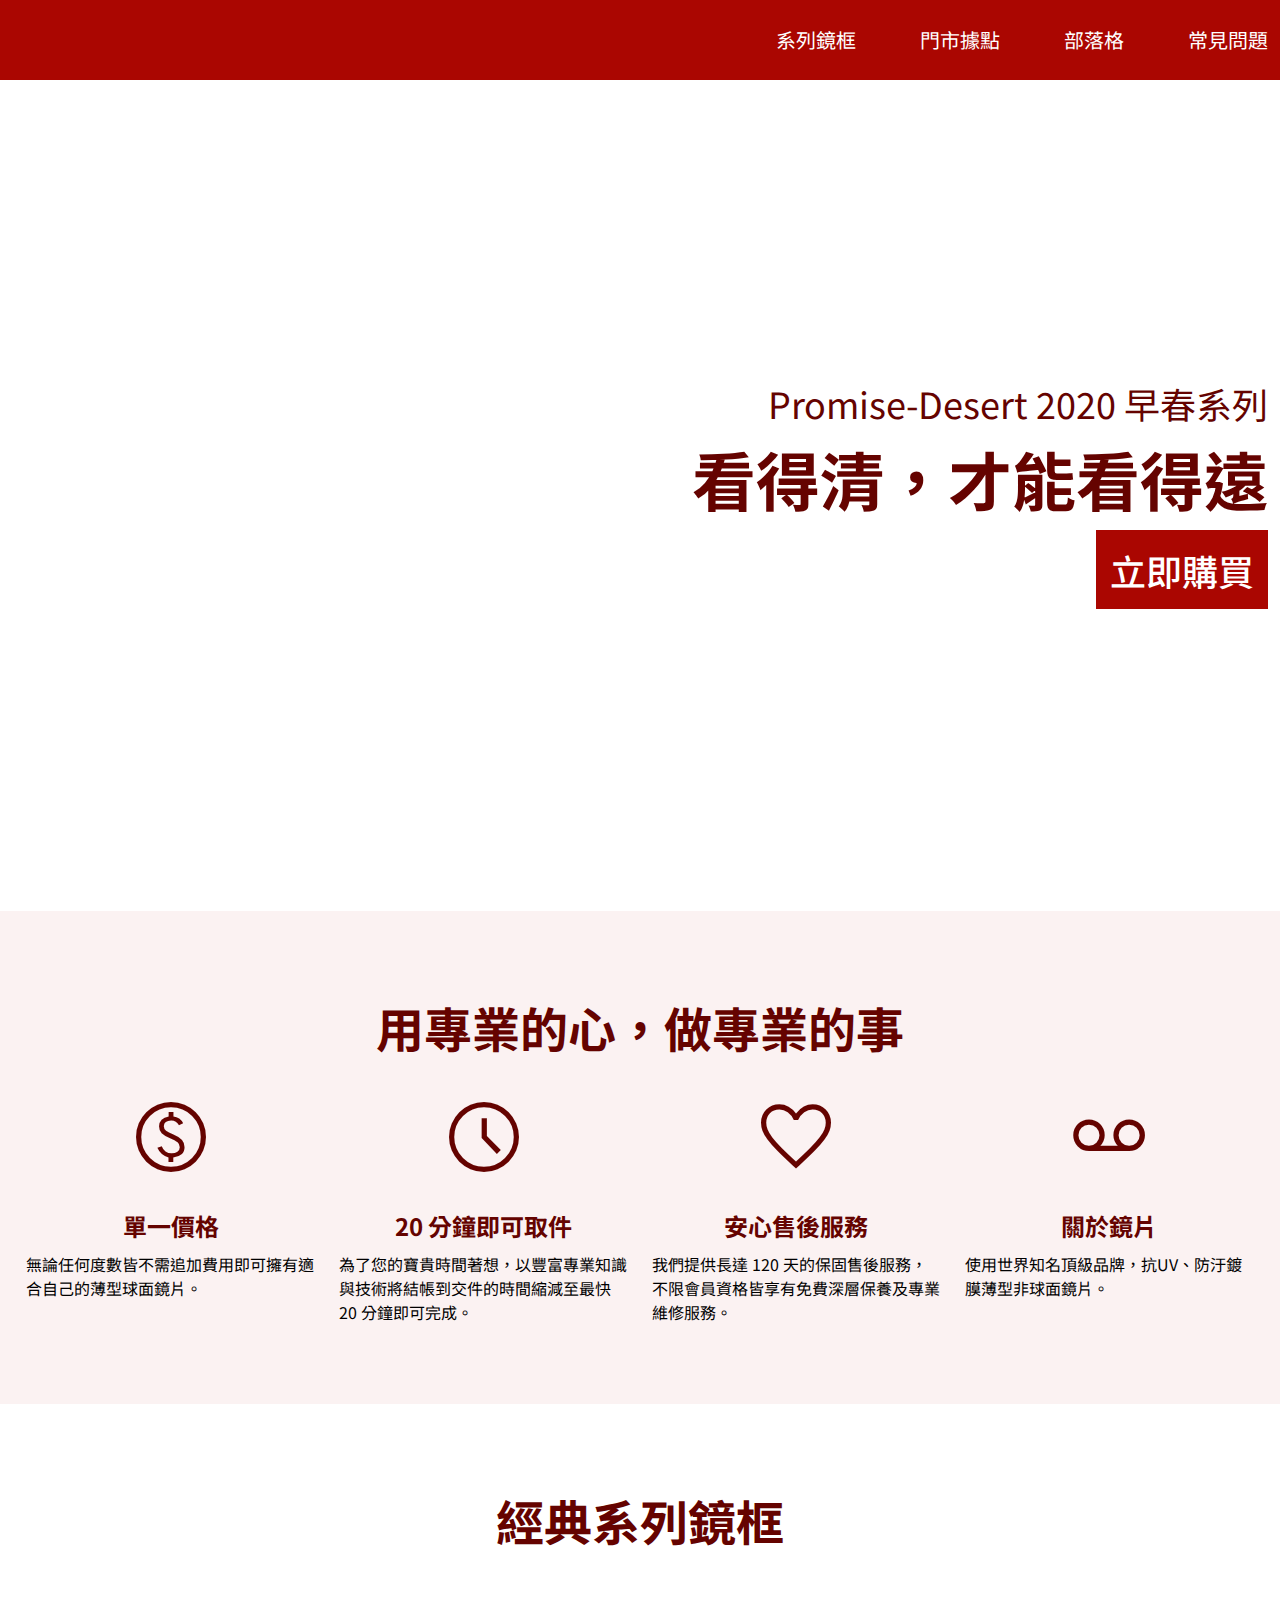
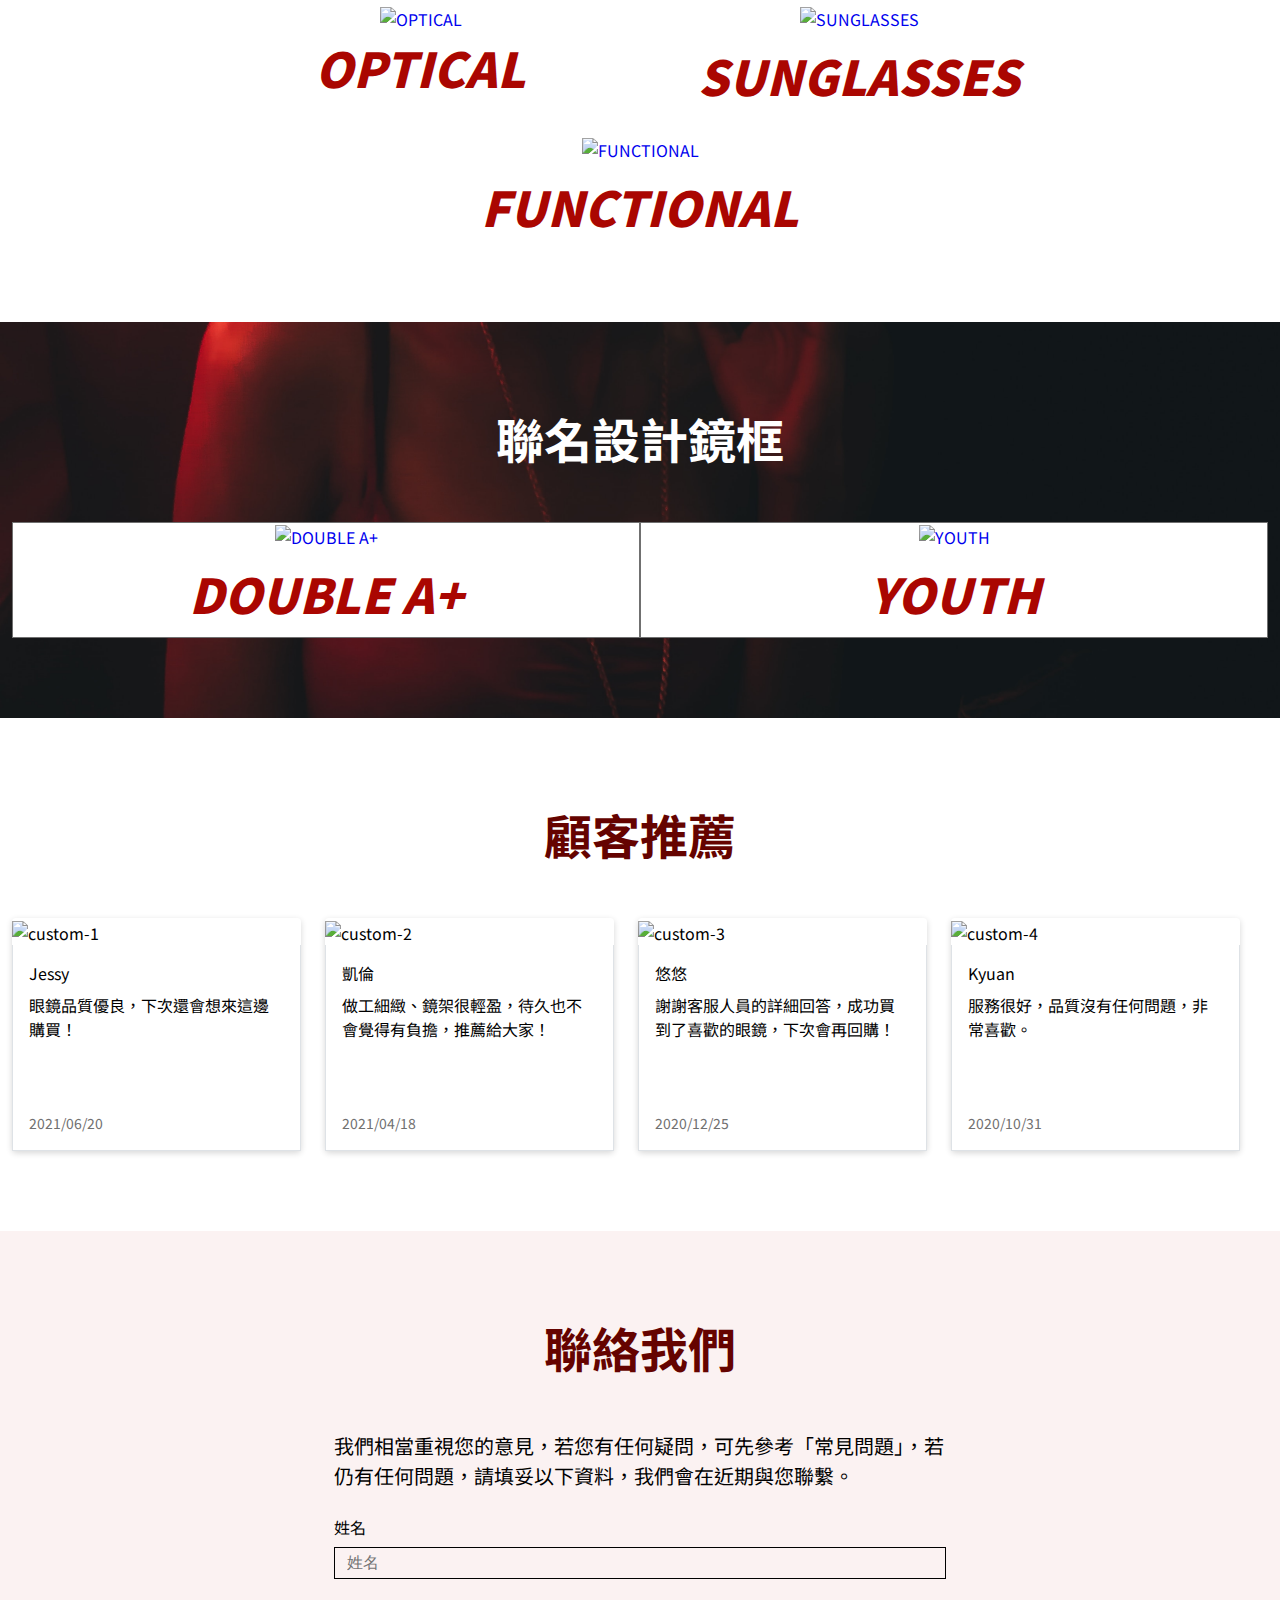
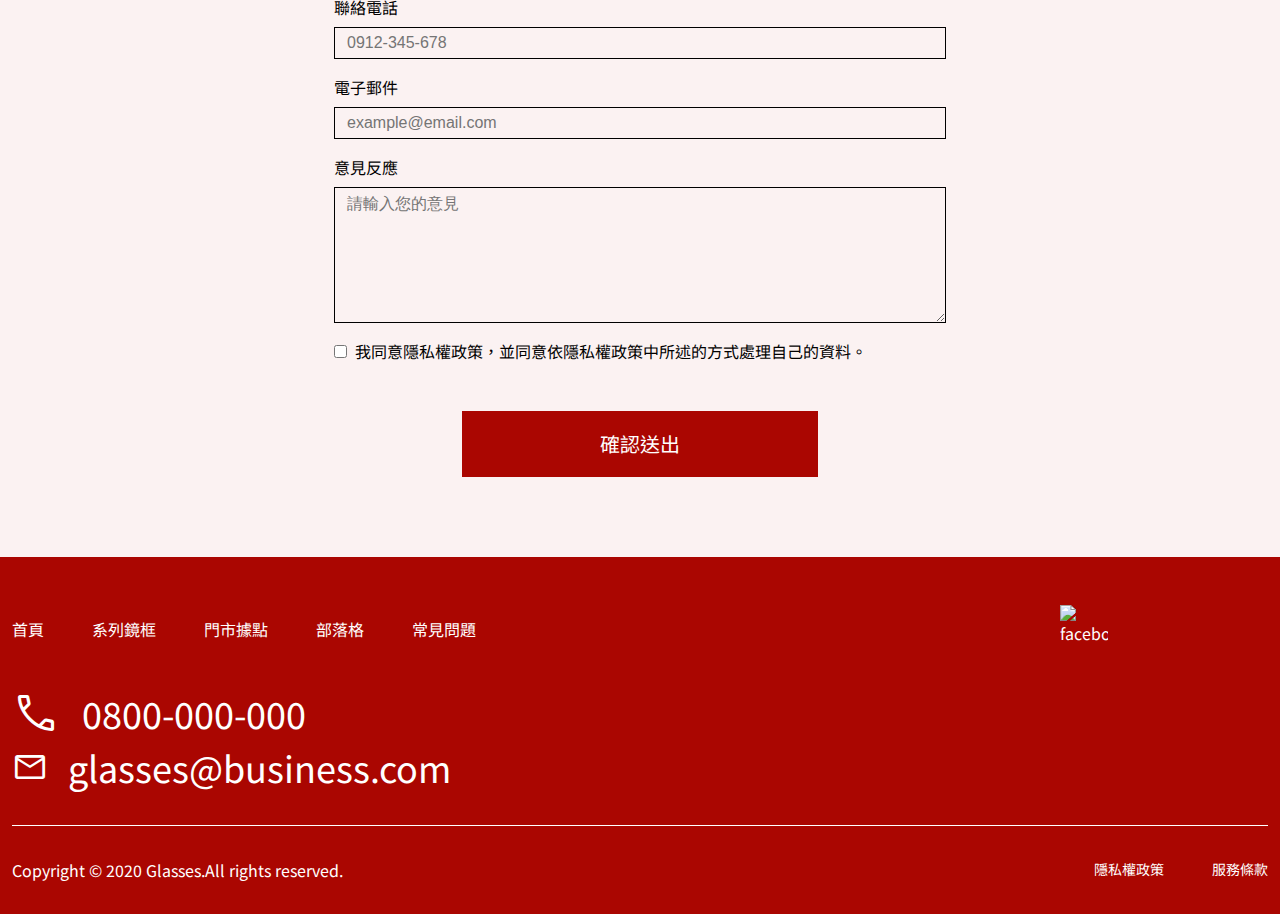
==== index.html @ 248c5669 "Update 2022-07-31T13:44:35.364Z" ====
<!DOCTYPE html>
<html lang="en">

<head>
  <meta charset="UTF-8">
  <meta name="viewport" content="width=device-width, initial-scale=1.0">
  <meta http-equiv="X-UA-Compatible" content="ie=edge">
  <link rel="stylesheet" href="./assets/style/all.css">
  <link rel="preconnect" href="https://fonts.googleapis.com">
  <link rel="preconnect" href="https://fonts.gstatic.com" crossorigin>
  <link
    href="https://fonts.googleapis.com/css2?family=Noto+Sans+TC:wght@400;500;700&family=Roboto:ital,wght@0,400;0,500;1,500;1,700;1,900&display=swap"
    rel="stylesheet">
  <link href="https://fonts.googleapis.com/css2?family=Material+Symbols+Outlined" rel="stylesheet" />
  <link rel="stylesheet" href="https://fonts.googleapis.com/css2?family=Material+Symbols+Outlined:opsz,wght,FILL,GRAD@48,400,0,0" />
  <link rel="stylesheet" href="https://fonts.googleapis.com/css2?family=Material+Symbols+Outlined:opsz,wght,FILL,GRAD@48,400,0,0" />
  <link rel="stylesheet" href="https://fonts.googleapis.com/css2?family=Material+Symbols+Outlined:opsz,wght,FILL,GRAD@48,400,0,0" />
  <link rel="stylesheet" href="https://fonts.googleapis.com/css2?family=Material+Symbols+Outlined:opsz,wght,FILL,GRAD@48,400,0,0" />

  <link href="./assets/images/favicon.ico" rel="shortcut icon"/>
  

  <title>
    首頁
  </title>

</head>

<body>
  <header class="header">

    <div class="container navbar">
      <h1><a href="index.html" class="logo"></a></h1>

      <ul class="menu">
        <li><a href="#">系列鏡框</a></li>
        <li><a href="#">門市據點</a></li>
        <li><a href="#">部落格</a></li>
        <li><a href="#">常見問題</a></li>
      </ul>

      <!-- 漢堡選單 -->
      <span class="material-symbols-outlined hamburgerMenu">
        menu
      </span>

      <!-- 漢堡選單點擊後出現 -->

      <ul class="mobileMenu">
        <li><a href="#">系列鏡框</a></li>
        <li><a href="#">門市據點</a></li>
        <li><a href="#">部落格</a></li>
        <li><a href="#">常見問題</a></li>
      </ul>
      

    </div>

  </header>

  

<div class="banner">
  <div class="container">
    <div class="solgan">
      <p>Promise-Desert 2020 早春系列</p>
      <h2>看得清，才能看得遠</h2>
      <div class="btn">
        <a href="#">
          <p>立即購買</p>
        </a>
      </div>
    </div>
  </div>
</div>
<div class="introduce pt-2 pb-2 .pt-sm-2 .pb-sm-2 ">
  <div class="container">
    <h3 class="subTitle">用專業的心，做專業的事</h3>
    <ul class="serviceList">
      <li>
        <span class="material-symbols-outlined">
          paid
        </span>
        <h5>單一價格</h5>
        <p class="mt-1">無論任何度數皆不需追加費用即可擁有適合自己的薄型球面鏡片。</p>
      </li>
      <li>
        <span class="material-symbols-outlined">
          schedule
        </span>
        <h5>20 分鐘即可取件</h5>
        <p class="mt-1">為了您的寶貴時間著想，以豐富專業知識與技術將結帳到交件的時間縮減至最快 20 分鐘即可完成。</p>
      </li>
      <li>
        <span class="material-symbols-outlined">
          favorite
        </span>
        <h5>安心售後服務</h5>
        <p class="mt-1">我們提供長達 120 天的保固售後服務，不限會員資格皆享有免費深層保養及專業維修服務。</p>
      </li>
      <li>
        <span class="material-symbols-outlined">
          voicemail
        </span>
        <h5>關於鏡片</h5>
        <p class="mt-1">使用世界知名頂級品牌，抗UV、防汙鍍膜薄型非球面鏡片。</p>
      </li>
    </ul>
  </div>
</div>
<div class="product pt-2 pb-2">
  <div class="container">
    <h3 class="subTitle">經典系列鏡框</h3>
    <ul class="productList">
      <li>
        <a href="#">
          <img src="./assets/images/home-section3-1.png" alt="OPTICAL">
          <h4 class="listTitle">OPTICAL</h4>
        </a>
      </li>
      <li>
        <a href="#">
          <img src="./assets/images/home-section3-2.png" alt="SUNGLASSES">
          <h4 class="listTitle mt-1">SUNGLASSES</h4>
        </a>

      </li>
      <li>
        <a href="#">
          <img src="./assets/images/home-section3-3.png" alt="FUNCTIONAL">
          <h4 class="listTitle mt-1">FUNCTIONAL</h4>
        </a>

      </li>
    </ul>
  </div>
</div>

<div class="cobranding pt-2 pb-2">
  <div class="container">
    <h3 class="subTitle">聯名設計鏡框</h3>
    <ul class="cobrandList">
      <li>
        <a href="#">
          <img src="./assets/images/home-section4-1.png" alt="DOUBLE A+">
          <h4 class="listTitle mt-1">DOUBLE A+</h4>
        </a>
      </li>
      <li>
        <a href="#">
          <img src="./assets/images/home-section4-2.png" alt="YOUTH">
          <h4 class="listTitle mt-1">YOUTH</h4>
        </a>
      </li>
    </ul>
  </div>
</div>

<div class="recommand pt-2 pb-2">
  <div class="container">
    <h3 class="subTitle">顧客推薦</h3>
    <ul class="comment">
      <li>
        <img src="./assets/images/home-section5-1.png" alt="custom-1">
        <div class="textArea">
          <p>Jessy</p>
          <p class="mt-1">眼鏡品質優良，下次還會想來這邊購買！</p>
          <small>2021/06/20</small>
        </div>
      </li>
      <li>
        <img src="./assets/images/home-section5-2.png" alt="custom-2">
        <div class="textArea">
          <p>凱倫</p>
          <p class="mt-1">做工細緻、鏡架很輕盈，待久也不會覺得有負擔，推薦給大家！</p>
          <small>2021/04/18</small>
        </div>
      </li>
      <li>
        <img src="./assets/images/home-section5-3.png" alt="custom-3">
        <div class="textArea">
          <p>悠悠</p>
          <p class="mt-1">謝謝客服人員的詳細回答，成功買到了喜歡的眼鏡，下次會再回購！</p>
          <small>2020/12/25</small>
        </div>
      </li>
      <li>
        <img src="./assets/images/home-section5-4.png" alt="custom-4">
        <div class="textArea">
          <p>Kyuan</p>
          <p class="mt-1">服務很好，品質沒有任何問題，非常喜歡。</p>
          <small>2020/10/31</small>
        </div>
      </li>
    </ul>
  </div>
</div>

<div class="contact pt-2 pb-2">
  <div class="container">
    <h3 class="subTitle">聯絡我們</h3>
    <p>我們相當重視您的意見，若您有任何疑問，可先參考「常見問題」，若仍有任何問題，請填妥以下資料，我們會在近期與您聯繫。</p>
    <form action="#" method="post" name="contactForm">
      <label for="inputName" class="form-label">姓名</label>
      <input type="text" placeholder="姓名">
      <label for="inputTel" class="form-label">聯絡電話</label>
      <input type="tel" placeholder="0912-345-678">
      <label for="inputEmail" class="form-label">電子郵件</label>
      <input type="email" placeholder="example@email.com">
      <label for="inputText" class="form-label">意見反應</label>
      <textarea name="message" placeholder="請輸入您的意見"></textarea>

      <div class="checkBox">
        <input type="checkbox">
        <label for="checkBox" class="form-label">我同意隱私權政策，並同意依隱私權政策中所述的方式處理自己的資料。</label>
      </div>

      <a href="#" class="btn">
        <p>確認送出</p>
      </a>

    </form>



  </div>
</div>

    <footer>
      <div class="container footer">

        <div class="navBottom">
          <div>
            <ul class="menuBottom">
              <li><a href="index.html">首頁</a></li>
              <li><a href="#">系列鏡框</a></li>
              <li><a href="#">門市據點</a></li>
              <li><a href="#">部落格</a></li>
              <li><a href="#">常見問題</a></li>
            </ul>
            <div class="tel">
              <span class="material-symbols-outlined telIcon">
                call
              </span>
              <h4><a href="tel:0800-000-000">0800-000-000</a></h4>
            </div>
            <div class="email">
              <span class="material-symbols-outlined emailIcon">
                mail
              </span>
              <h4><a href="glasses@business.com">glasses@business.com</a></h4>
            </div>
          </div>
          <ul class="media">
            <li><a href=""><img src="./assets/images/ic-social-fb.png" alt="facebook"></a></li>
            <li><a href="instagram"><img src="./assets/images/ic_social_ig.png" alt=""></a></li>
            <li><a href="line"><img src="./assets/images/ic_social_line.png" alt=""></a></li>
          </ul>
        </div>

        <div class="copyRight">
          <p>Copyright © 2020 Glasses.All rights reserved.</p>
          <ul class="privacy">
            <li><a href="#">隱私權政策</a></li>
            <li><a href="#">服務條款</a></li>
          </ul>
        </div>
      </div>
    </footer>
    <script src="./assets/js/vendors.js"></script>
    <script src="https://code.jquery.com/jquery-3.6.0.min.js" integrity="sha256-/xUj+3OJU5yExlq6GSYGSHk7tPXikynS7ogEvDej/m4=" crossorigin="anonymous"></script>
    <script src="./assets/js/all.js"></script>
</body>

</html>
---- assets/style/all.css ----
/* http://meyerweb.com/eric/tools/css/reset/ 
   v2.0 | 20110126
   License: none (public domain)
*/
html, body, div, span, applet, object, iframe,
h1, h2, h3, h4, h5, h6, p, blockquote, pre,
a, abbr, acronym, address, big, cite, code,
del, dfn, em, img, ins, kbd, q, s, samp,
small, strike, strong, sub, sup, tt, var,
b, u, i, center,
dl, dt, dd, ol, ul, li,
fieldset, form, label, legend,
table, caption, tbody, tfoot, thead, tr, th, td,
article, aside, canvas, details, embed,
figure, figcaption, footer, header, hgroup,
menu, nav, output, ruby, section, summary,
time, mark, audio, video {
  margin: 0;
  padding: 0;
  border: 0;
  font-size: 100%;
  font: inherit;
  vertical-align: baseline; }

/* HTML5 display-role reset for older browsers */
article, aside, details, figcaption, figure,
footer, header, hgroup, menu, nav, section {
  display: block; }

body {
  line-height: 1; }

ol, ul {
  list-style: none; }

blockquote, q {
  quotes: none; }

blockquote:before, blockquote:after,
q:before, q:after {
  content: '';
  content: none; }

table {
  border-collapse: collapse;
  border-spacing: 0; }

body {
  font-family: 'Noto Sans TC', 'Roboto', sans-serif;
  line-height: 1.5; }

*,
*:before,
*:after {
  -webkit-box-sizing: border-box;
          box-sizing: border-box; }

img {
  max-width: 100%;
  height: auto;
  vertical-align: middle; }

a {
  text-decoration: none;
  display: block; }

.container {
  max-width: 1320px;
  margin: 0 auto;
  padding: 0 12px; }
  @media screen and (max-width: 767px) {
    .container {
      max-width: 720px; } }
  @media screen and (max-width: 375px) {
    .container {
      max-width: 373px; } }

header {
  background-color: #AA0601; }
  header .navbar {
    display: -webkit-box;
    display: -ms-flexbox;
    display: flex;
    -webkit-box-pack: justify;
        -ms-flex-pack: justify;
            justify-content: space-between;
    -webkit-box-align: center;
        -ms-flex-align: center;
            align-items: center; }
    header .navbar h1 {
      padding-top: 16px;
      padding-bottom: 15.43px; }
    header .navbar .logo {
      width: 80px;
      height: 48.57px;
      background-image: url("../images/logo-white.png");
      background-repeat: no-repeat;
      background-size: contain; }
    header .navbar .hamburgerMenu {
      display: none; }
      @media screen and (max-width: 375px) {
        header .navbar .hamburgerMenu {
          display: block;
          font-size: 36px;
          color: #FFFFFF; } }
  header .menu {
    display: -webkit-box;
    display: -ms-flexbox;
    display: flex;
    gap: 64px; }
    header .menu li {
      padding-top: 25px;
      padding-bottom: 25px; }
      header .menu li:hover {
        opacity: 0.7; }
    header .menu a {
      font-size: 20px;
      color: #FFFFFF; }
    @media screen and (max-width: 375px) {
      header .menu {
        display: none; } }
  header .mobileMenu {
    display: none; }
    @media screen and (max-width: 375px) {
      header .mobileMenu {
        display: block;
        position: absolute;
        bottom: 0;
        left: 0;
        right: 0;
        top: 80px;
        z-index: 10; }
        header .mobileMenu li {
          text-align: center; }
          header .mobileMenu li:hover {
            opacity: 0.7; }
          header .mobileMenu li a {
            background-color: #AA0601;
            color: #FFFFFF;
            font-size: 20px;
            padding-top: 25px;
            padding-bottom: 25px; }
            header .mobileMenu li a:hover {
              opacity: 0.7; } }

footer {
  background-color: #AA0601;
  color: #FFFFFF; }
  footer h4 {
    font-size: 36px;
    font-weight: 400; }
    @media screen and (max-width: 375px) {
      footer h4 {
        font-size: 16px; } }
  footer a {
    color: #FFFFFF; }
  footer .navBottom {
    display: -webkit-box;
    display: -ms-flexbox;
    display: flex;
    -webkit-box-pack: justify;
        -ms-flex-pack: justify;
            justify-content: space-between;
    -webkit-box-align: start;
        -ms-flex-align: start;
            align-items: start; }
    @media screen and (max-width: 375px) {
      footer .navBottom {
        padding-top: 24px; } }
    footer .navBottom .menuBottom {
      display: -webkit-box;
      display: -ms-flexbox;
      display: flex;
      gap: 48px; }
      @media screen and (max-width: 375px) {
        footer .navBottom .menuBottom {
          display: none; } }
      footer .navBottom .menuBottom li {
        padding-top: 60.02px;
        padding-bottom: 44.98px; }
        footer .navBottom .menuBottom li:hover {
          opacity: 0.7; }
      footer .navBottom .menuBottom a {
        font-size: 16px;
        font-weight: 400; }
    footer .navBottom .tel {
      display: -webkit-box;
      display: -ms-flexbox;
      display: flex;
      -webkit-box-align: center;
          -ms-flex-align: center;
              align-items: center; }
      footer .navBottom .tel:hover {
        opacity: 0.7; }
      footer .navBottom .tel span {
        font-size: 36px;
        margin-right: 22px;
        font-size: 48px; }
        @media screen and (max-width: 375px) {
          footer .navBottom .tel span {
            font-size: 16px; } }
    footer .navBottom .email {
      display: -webkit-box;
      display: -ms-flexbox;
      display: flex;
      -webkit-box-align: center;
          -ms-flex-align: center;
              align-items: center;
      padding-bottom: 31px; }
      footer .navBottom .email:hover {
        opacity: 0.7; }
      footer .navBottom .email span {
        font-size: 36px;
        margin-right: 20px; }
        @media screen and (max-width: 375px) {
          footer .navBottom .email span {
            font-size: 16px; } }
    footer .navBottom .media {
      display: -webkit-box;
      display: -ms-flexbox;
      display: flex;
      gap: 32px;
      padding-top: 48px; }
      footer .navBottom .media li:hover {
        opacity: 0.7; }
      @media screen and (max-width: 375px) {
        footer .navBottom .media {
          padding: 0;
          gap: 8px; } }
      @media screen and (max-width: 767px) {
        footer .navBottom .media {
          gap: 16px; } }
      footer .navBottom .media a {
        width: 48px;
        height: 48px; }
        @media screen and (max-width: 767px) {
          footer .navBottom .media a {
            width: 40px;
            height: 40px; } }
        @media screen and (max-width: 375px) {
          footer .navBottom .media a {
            width: 24px;
            height: 24px; } }
  footer .copyRight {
    padding-top: 32px;
    padding-bottom: 32px;
    padding-top: 32px;
    display: -webkit-box;
    display: -ms-flexbox;
    display: flex;
    -webkit-box-pack: justify;
        -ms-flex-pack: justify;
            justify-content: space-between;
    -webkit-box-align: center;
        -ms-flex-align: center;
            align-items: center;
    border-top: 1px solid #FFFFFF; }
    @media screen and (max-width: 375px) {
      footer .copyRight {
        -webkit-box-orient: vertical;
        -webkit-box-direction: normal;
            -ms-flex-direction: column;
                flex-direction: column;
        -webkit-box-align: start;
            -ms-flex-align: start;
                align-items: start;
        gap: 8px;
        padding-top: 15px;
        padding-bottom: 24px; } }
    footer .copyRight p {
      font-size: 16px;
      font-weight: 400; }
    footer .copyRight .privacy {
      display: -webkit-box;
      display: -ms-flexbox;
      display: flex;
      gap: 48px; }
      @media screen and (max-width: 375px) {
        footer .copyRight .privacy {
          -webkit-box-orient: vertical;
          -webkit-box-direction: normal;
              -ms-flex-direction: column;
                  flex-direction: column;
          gap: 8px; } }
      footer .copyRight .privacy li:hover {
        opacity: 0.7; }
      footer .copyRight .privacy a {
        font-size: 14px;
        font-weight: 400; }
        @media screen and (max-width: 375px) {
          footer .copyRight .privacy a {
            font-size: 16px; } }

.banner {
  background-image: url("../images/home-header.png");
  background-repeat: no-repeat;
  background-position: center center;
  background-size: cover; }
  @media screen and (max-width: 767px) {
    .banner {
      background-image: url("../images/home-header-sm.png"); } }
  .banner .solgan {
    display: -webkit-box;
    display: -ms-flexbox;
    display: flex;
    -webkit-box-orient: vertical;
    -webkit-box-direction: normal;
        -ms-flex-direction: column;
            flex-direction: column;
    -webkit-box-align: end;
        -ms-flex-align: end;
            align-items: end;
    -webkit-box-pack: center;
        -ms-flex-pack: center;
            justify-content: center;
    padding-top: 296px;
    padding-bottom: 302px;
    color: #650300; }
    @media screen and (max-width: 767px) {
      .banner .solgan {
        padding-bottom: 296px; } }
    @media screen and (max-width: 375px) {
      .banner .solgan {
        padding-bottom: 144px;
        padding-top: 144px; } }
    .banner .solgan p {
      font-size: 36px;
      font-weight: 400; }
      @media screen and (max-width: 375px) {
        .banner .solgan p {
          font-size: 16px; } }
    .banner .solgan h2 {
      font-size: 64px;
      font-weight: 700; }
      @media screen and (max-width: 375px) {
        .banner .solgan h2 {
          font-size: 24px; } }
  .banner .btn {
    background-color: #AA0601;
    padding: 10.5px 12px;
    border: 2px solid transparent;
    margin-top: 4px; }
    @media screen and (max-width: 767px) {
      .banner .btn {
        margin-top: 10px; } }
    .banner .btn:hover {
      background-color: #FFFFFF;
      border: 2px solid #AA0601; }
      .banner .btn:hover a {
        color: #AA0601; }
    .banner .btn p {
      font-weight: 500; }
    .banner .btn a {
      color: #FFFFFF; }

.subTitle {
  text-align: center;
  font-size: 48px;
  color: #650300;
  font-weight: 700; }
  @media screen and (max-width: 375px) {
    .subTitle {
      font-size: 24px; } }

.listTitle {
  font-size: 48px;
  font-style: italic;
  font-weight: 900;
  color: #AA0601; }

.mt-1 {
  margin-top: 8px; }

.mt-6 {
  margin-top: 48px; }

.pb-2 {
  padding-bottom: 80px; }
  @media screen and (max-width: 375px) {
    .pb-2 {
      padding-bottom: 40px; } }

.pt-2 {
  padding-top: 80px; }
  @media screen and (max-width: 375px) {
    .pt-2 {
      padding-top: 40px; } }

.introduce {
  background-color: #FBF2F2; }

.serviceList {
  margin-top: 32.33px;
  display: -webkit-box;
  display: -ms-flexbox;
  display: flex;
  -ms-flex-wrap: wrap;
      flex-wrap: wrap;
  gap: 24px;
  -webkit-box-pack: center;
      -ms-flex-pack: center;
          justify-content: center;
  text-align: center;
  color: #650300; }
  .serviceList li {
    width: 23%; }
    @media screen and (max-width: 767px) {
      .serviceList li {
        width: 48%; } }
    @media screen and (max-width: 375px) {
      .serviceList li {
        width: 100%; } }
    .serviceList li span {
      font-size: 84px; }
    .serviceList li h5 {
      font-size: 24px;
      font-weight: 700;
      margin-top: 24px; }
    .serviceList li p {
      font-size: 16px;
      font-weight: 400;
      text-align: left;
      color: #000000; }

@media screen and (max-width: 767px) {
  .product .container {
    max-width: 336px; } }

.productList {
  display: -webkit-box;
  display: -ms-flexbox;
  display: flex;
  -ms-flex-wrap: wrap;
      flex-wrap: wrap;
  gap: 24px;
  -webkit-box-pack: center;
      -ms-flex-pack: center;
          justify-content: center;
  margin-top: 48px; }
  @media screen and (max-width: 375px) {
    .productList {
      margin-top: 24px; } }
  .productList li {
    width: 33%;
    text-align: center; }
    @media screen and (max-width: 767px) {
      .productList li {
        width: 100%; } }

.cobranding {
  background-image: url("../images/index-bg.png");
  background-repeat: no-repeat;
  background-size: cover;
  background-position: center center; }
  .cobranding h3 {
    color: #FFFFFF; }

.cobrandList {
  display: -webkit-box;
  display: -ms-flexbox;
  display: flex;
  -ms-flex-wrap: wrap;
      flex-wrap: wrap;
  -webkit-box-pack: justify;
      -ms-flex-pack: justify;
          justify-content: space-between;
  margin-top: 48px; }
  @media screen and (max-width: 767px) {
    .cobrandList {
      row-gap: 24px; } }
  @media screen and (max-width: 375px) {
    .cobrandList {
      margin-top: 24px; } }
  .cobrandList li {
    width: 50%;
    background-color: #FFFFFF;
    text-align: center;
    padding-bottom: 8px;
    border: 0.5px solid #707070; }
    @media screen and (max-width: 767px) {
      .cobrandList li {
        width: 100%; } }

.comment {
  display: -webkit-box;
  display: -ms-flexbox;
  display: flex;
  -ms-flex-wrap: wrap;
      flex-wrap: wrap;
  gap: 24px;
  margin-top: 48px; }
  @media screen and (max-width: 375px) {
    .comment {
      margin-top: 24px;
      gap: 16px; } }
  .comment li {
    width: 23%;
    -webkit-box-shadow: 0px 2px 6px #00000029;
            box-shadow: 0px 2px 6px #00000029;
    border-radius: 4px; }
    @media screen and (max-width: 767px) {
      .comment li {
        width: 48%; } }
    @media screen and (max-width: 375px) {
      .comment li {
        width: 100%; } }
  .comment p {
    font-size: 16px;
    font-weight: 400; }
  .comment .textArea {
    padding: 16px;
    border-style: solid;
    border-width: 0px 1px 1px 1px;
    border-color: #DEE2E6; }
    .comment .textArea small {
      display: inline-block;
      font-size: 14px;
      font-weight: 400;
      color: #707070;
      margin-top: 72px; }

.contact {
  background-color: #FBF2F2; }
  .contact .container {
    text-align: left;
    max-width: 636px;
    margin: 0 auto; }
    @media screen and (max-width: 767px) {
      .contact .container {
        max-width: 576px; } }
    .contact .container h3 {
      margin-bottom: 48px; }
    .contact .container p {
      font-size: 20px;
      font-weight: 400; }
      @media screen and (max-width: 375px) {
        .contact .container p {
          font-size: 16px; } }
  .contact form {
    margin-top: 24px;
    display: -webkit-box;
    display: -ms-flexbox;
    display: flex;
    -webkit-box-orient: vertical;
    -webkit-box-direction: normal;
        -ms-flex-direction: column;
            flex-direction: column; }
    .contact form .btn {
      font-size: 16px;
      font-weight: 700;
      color: #FFFFFF;
      background-color: #AA0601;
      padding: 16px 136px;
      padding-bottom: 16px;
      text-align: center;
      -ms-flex-item-align: center;
          align-self: center;
      margin-top: 48px;
      border: 2px solid transparent; }
      .contact form .btn:hover {
        background-color: #FFFFFF;
        border: 2px solid #AA0601;
        color: #AA0601; }
  .contact label {
    margin-bottom: 8px; }
  .contact input,
  .contact textarea {
    margin-bottom: 16px;
    padding: 6px 12px;
    font-size: 16px;
    border: 1px solid;
    border-color: #000000;
    background-color: #FBF2F2; }
  .contact textarea {
    height: 136px; }
  .contact .checkBox input {
    padding: 0;
    margin: 0 4px 0 0; }
  .contact .checkBox label {
    margin: 0; }

h2 {
  font-size: 16px; }

/*# sourceMappingURL=all.css.map */
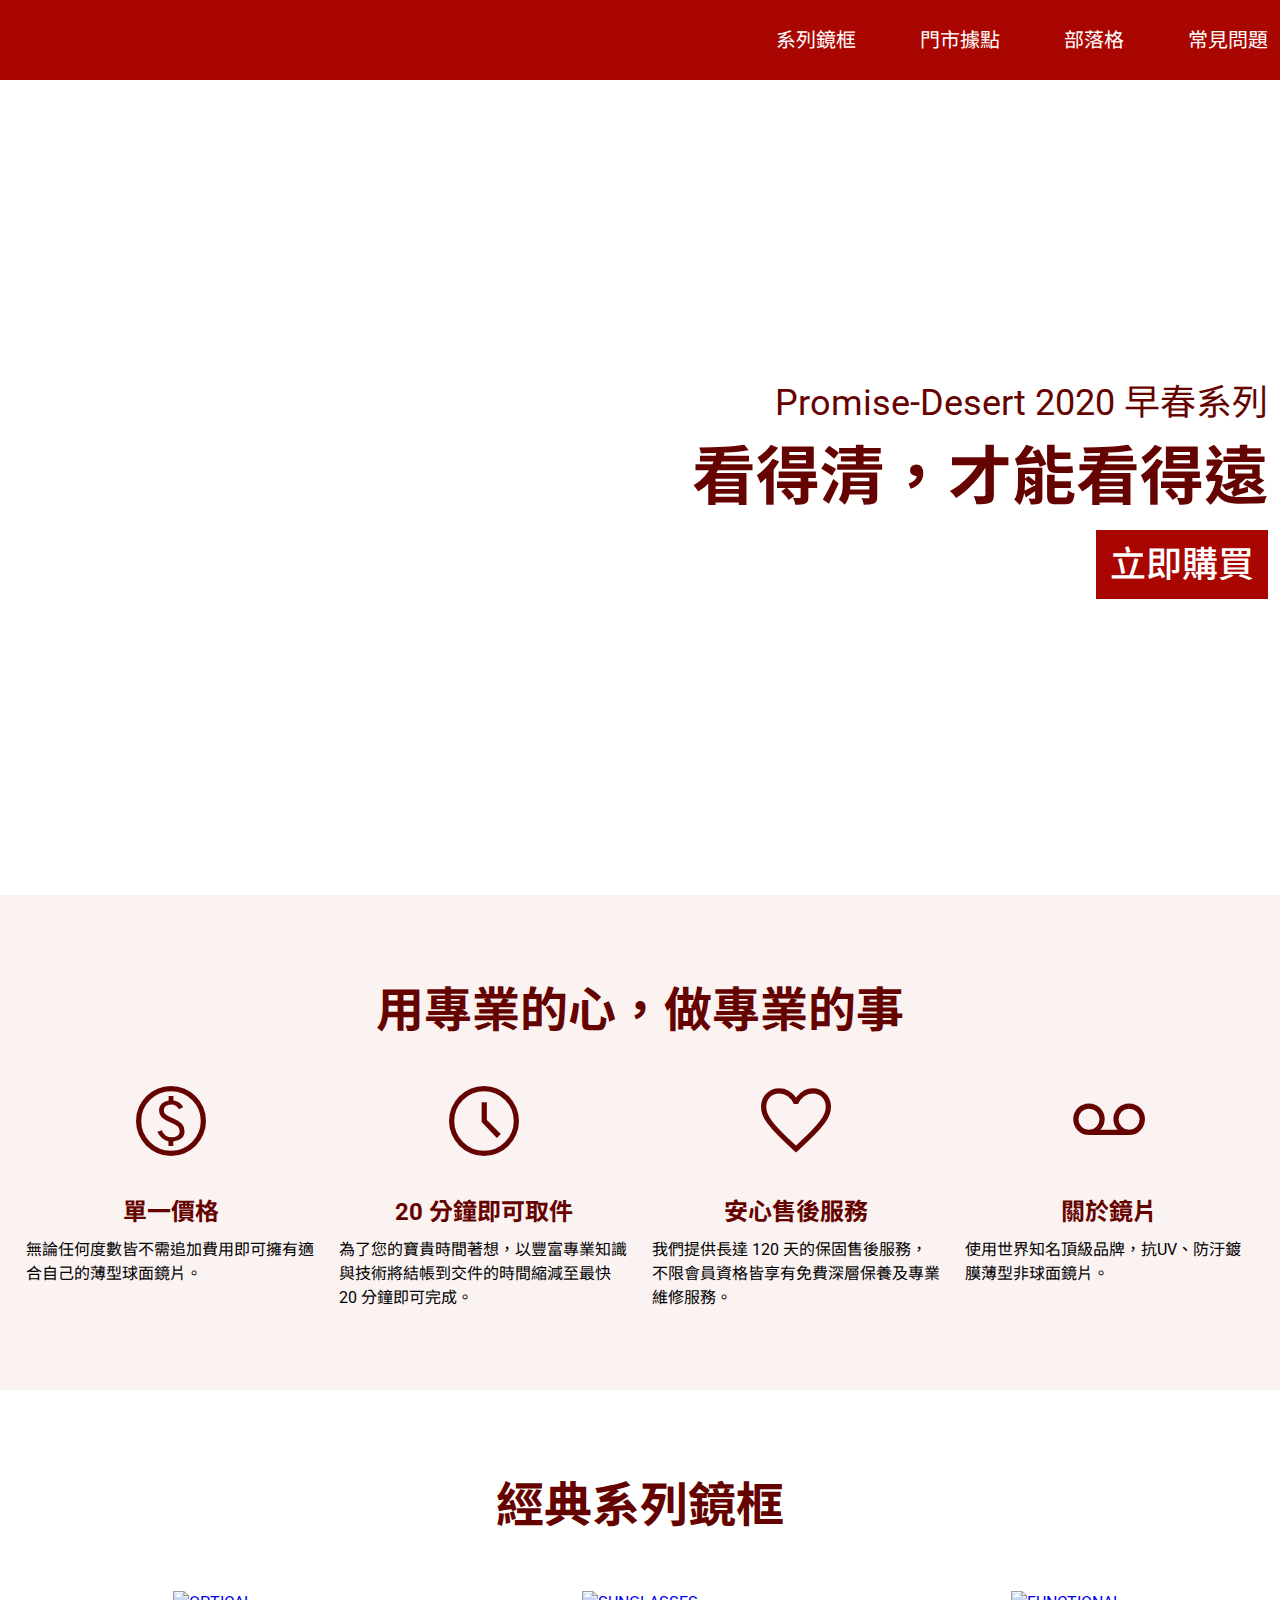
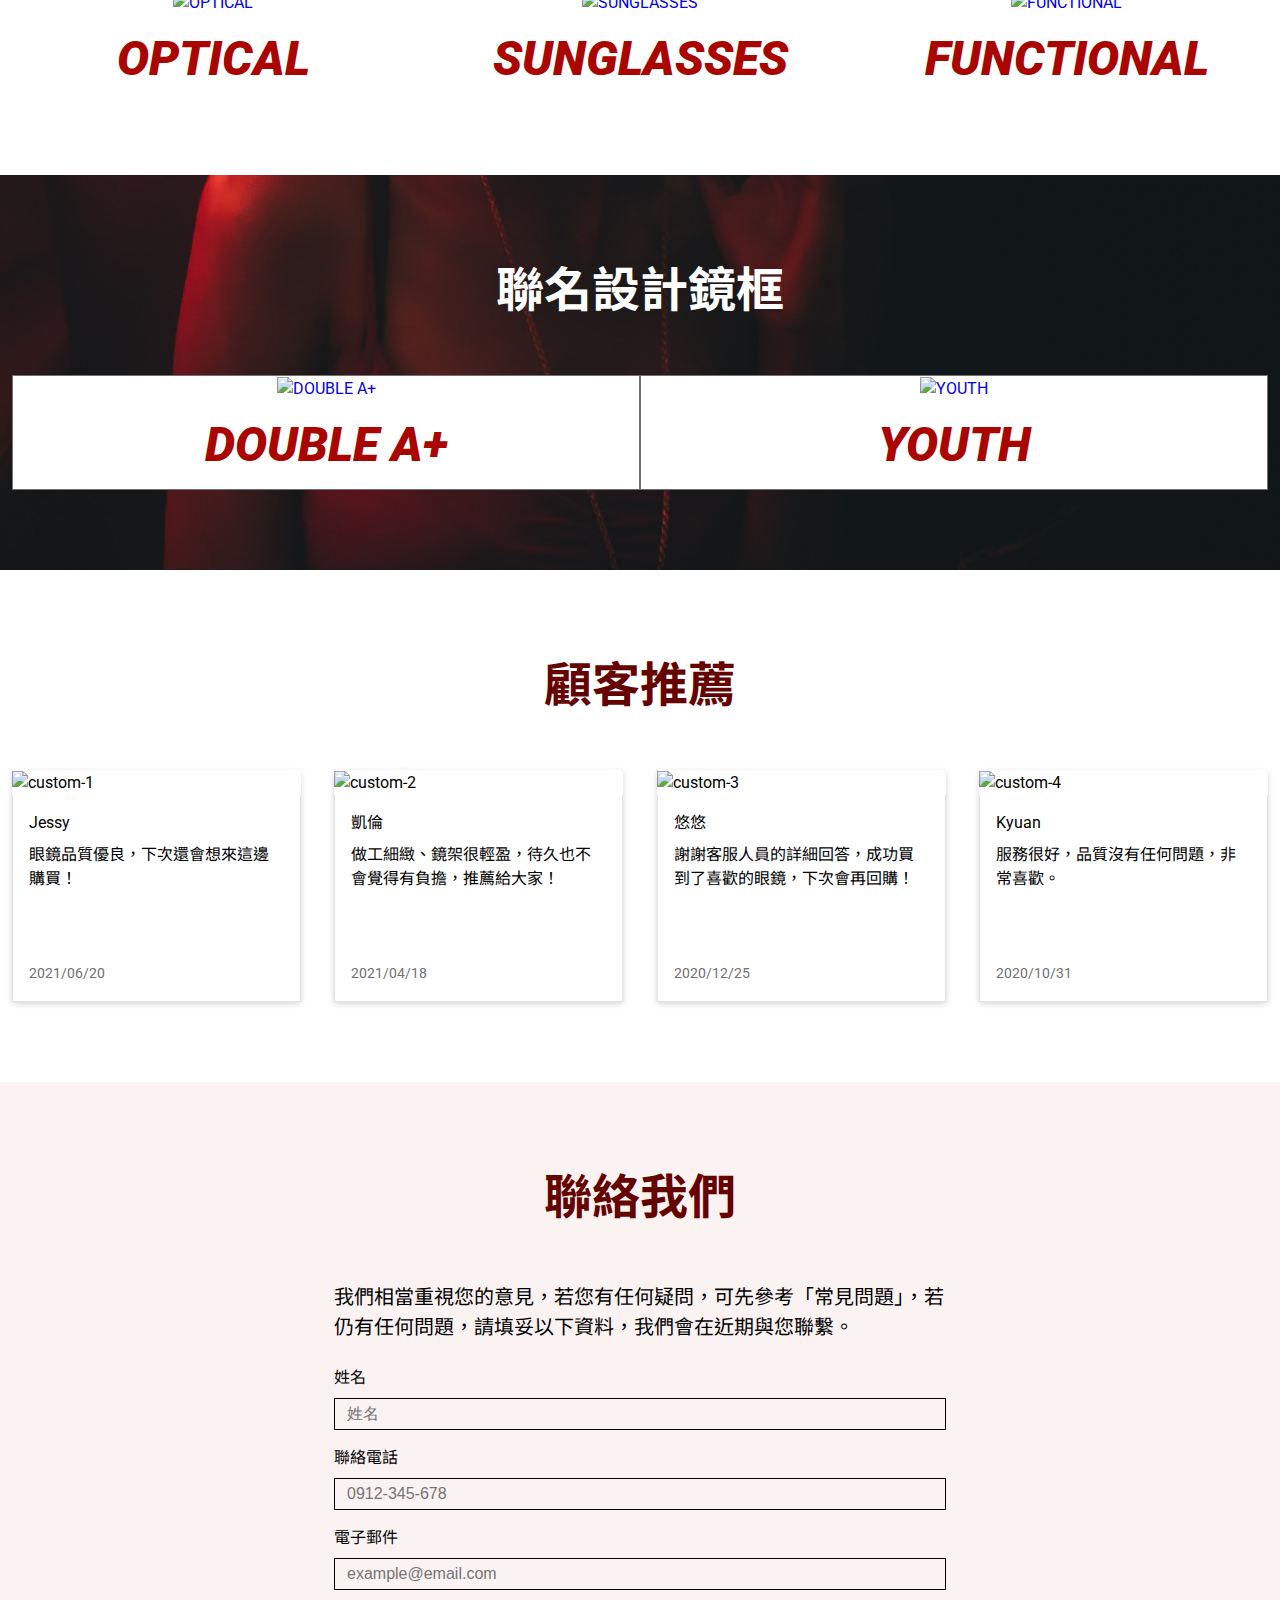
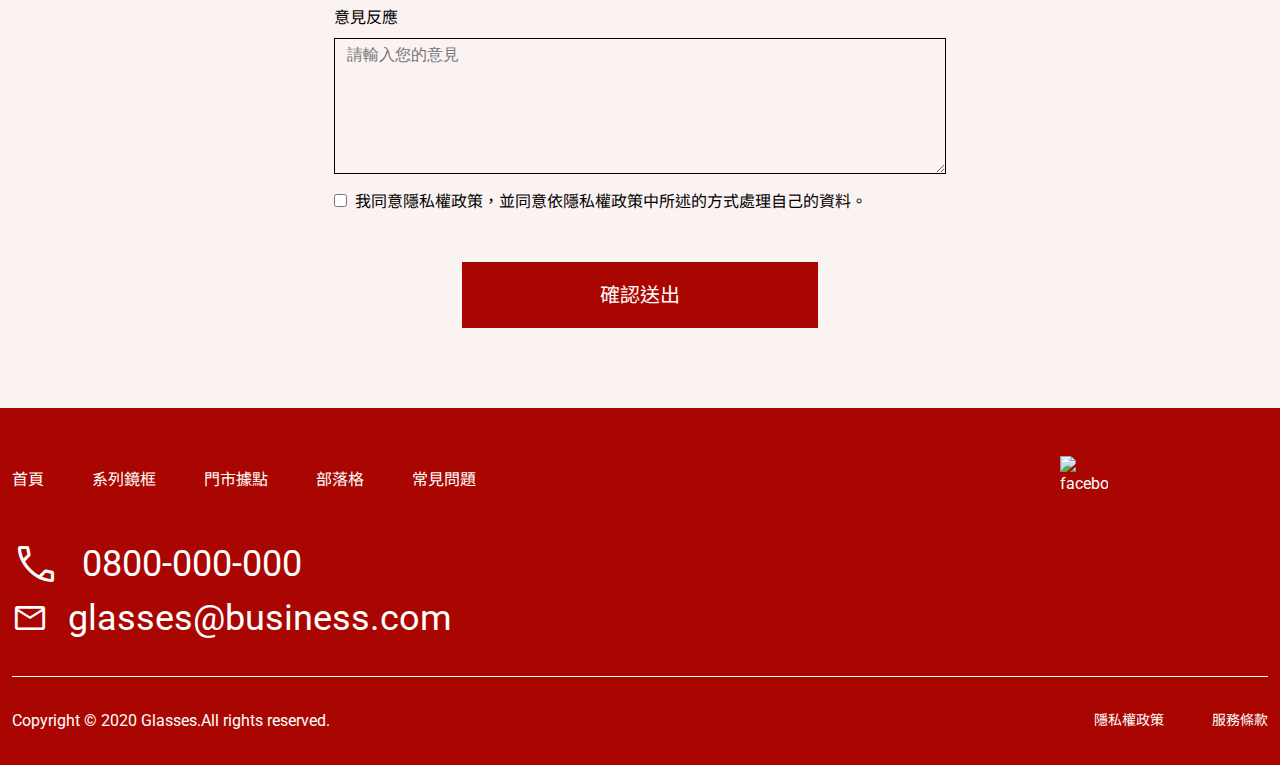
==== commit cbb4c080: "Update 2022-08-05T16:05:33.962Z" ====
--- a/index.html
+++ b/index.html
@@ -5,7 +5,7 @@
   <meta charset="UTF-8">
   <meta name="viewport" content="width=device-width, initial-scale=1.0">
   <meta http-equiv="X-UA-Compatible" content="ie=edge">
-  <link rel="stylesheet" href="./assets/style/all.css">
+  
   <link rel="preconnect" href="https://fonts.googleapis.com">
   <link rel="preconnect" href="https://fonts.gstatic.com" crossorigin>
   <link
@@ -18,6 +18,7 @@
   <link rel="stylesheet" href="https://fonts.googleapis.com/css2?family=Material+Symbols+Outlined:opsz,wght,FILL,GRAD@48,400,0,0" />
 
   <link href="./assets/images/favicon.ico" rel="shortcut icon"/>
+  <link rel="stylesheet" href="./assets/style/all.css">
   
 
   <title>
@@ -33,7 +34,7 @@
       <h1><a href="index.html" class="logo"></a></h1>
 
       <ul class="menu">
-        <li><a href="#">系列鏡框</a></li>
+        <li><a href="series-1.html">系列鏡框</a></li>
         <li><a href="#">門市據點</a></li>
         <li><a href="#">部落格</a></li>
         <li><a href="#">常見問題</a></li>
@@ -47,7 +48,7 @@
       <!-- 漢堡選單點擊後出現 -->
 
       <ul class="mobileMenu">
-        <li><a href="#">系列鏡框</a></li>
+        <li><a href="series-1.html">系列鏡框</a></li>
         <li><a href="#">門市據點</a></li>
         <li><a href="#">部落格</a></li>
         <li><a href="#">常見問題</a></li>
@@ -113,9 +114,9 @@
     <h3 class="subTitle">經典系列鏡框</h3>
     <ul class="productList">
       <li>
-        <a href="#">
+        <a href="series-1.html">
           <img src="./assets/images/home-section3-1.png" alt="OPTICAL">
-          <h4 class="listTitle">OPTICAL</h4>
+          <h4 class="listTitle mt-1">OPTICAL</h4>
         </a>
       </li>
       <li>
@@ -233,7 +234,7 @@
           <div>
             <ul class="menuBottom">
               <li><a href="index.html">首頁</a></li>
-              <li><a href="#">系列鏡框</a></li>
+              <li><a href="series-1.html">系列鏡框</a></li>
               <li><a href="#">門市據點</a></li>
               <li><a href="#">部落格</a></li>
               <li><a href="#">常見問題</a></li>
--- a/assets/style/all.css
+++ b/assets/style/all.css
@@ -46,7 +46,7 @@
   border-spacing: 0; }
 
 body {
-  font-family: 'Noto Sans TC', 'Roboto', sans-serif;
+  font-family: 'Roboto', 'Noto Sans TC', sans-serif;
   line-height: 1.5; }
 
 *,
@@ -68,10 +68,10 @@
   max-width: 1320px;
   margin: 0 auto;
   padding: 0 12px; }
-  @media screen and (max-width: 767px) {
+  @media (max-width: 768px) {
     .container {
       max-width: 720px; } }
-  @media screen and (max-width: 375px) {
+  @media (max-width: 375px) {
     .container {
       max-width: 373px; } }
 
@@ -98,7 +98,7 @@
       background-size: contain; }
     header .navbar .hamburgerMenu {
       display: none; }
-      @media screen and (max-width: 375px) {
+      @media (max-width: 375px) {
         header .navbar .hamburgerMenu {
           display: block;
           font-size: 36px;
@@ -116,20 +116,21 @@
     header .menu a {
       font-size: 20px;
       color: #FFFFFF; }
-    @media screen and (max-width: 375px) {
+    @media (max-width: 375px) {
       header .menu {
-        display: none; } }
+        display: none;
+        position: absolute; } }
   header .mobileMenu {
-    display: none; }
-    @media screen and (max-width: 375px) {
+    display: none;
+    position: absolute;
+    bottom: 0;
+    left: 0;
+    right: 0;
+    top: 80px;
+    z-index: 10; }
+    @media (max-width: 375px) {
       header .mobileMenu {
-        display: block;
-        position: absolute;
-        bottom: 0;
-        left: 0;
-        right: 0;
-        top: 80px;
-        z-index: 10; }
+        display: block; }
         header .mobileMenu li {
           text-align: center; }
           header .mobileMenu li:hover {
@@ -141,7 +142,8 @@
             padding-top: 25px;
             padding-bottom: 25px; }
             header .mobileMenu li a:hover {
-              opacity: 0.7; } }
+              background-color: #650300;
+              opacity: 0.8; } }
 
 footer {
   background-color: #AA0601;
@@ -149,7 +151,7 @@
   footer h4 {
     font-size: 36px;
     font-weight: 400; }
-    @media screen and (max-width: 375px) {
+    @media (max-width: 375px) {
       footer h4 {
         font-size: 16px; } }
   footer a {
@@ -164,7 +166,7 @@
     -webkit-box-align: start;
         -ms-flex-align: start;
             align-items: start; }
-    @media screen and (max-width: 375px) {
+    @media (max-width: 375px) {
       footer .navBottom {
         padding-top: 24px; } }
     footer .navBottom .menuBottom {
@@ -172,7 +174,7 @@
       display: -ms-flexbox;
       display: flex;
       gap: 48px; }
-      @media screen and (max-width: 375px) {
+      @media (max-width: 375px) {
         footer .navBottom .menuBottom {
           display: none; } }
       footer .navBottom .menuBottom li {
@@ -196,7 +198,7 @@
         font-size: 36px;
         margin-right: 22px;
         font-size: 48px; }
-        @media screen and (max-width: 375px) {
+        @media (max-width: 375px) {
           footer .navBottom .tel span {
             font-size: 16px; } }
     footer .navBottom .email {
@@ -212,7 +214,7 @@
       footer .navBottom .email span {
         font-size: 36px;
         margin-right: 20px; }
-        @media screen and (max-width: 375px) {
+        @media (max-width: 375px) {
           footer .navBottom .email span {
             font-size: 16px; } }
     footer .navBottom .media {
@@ -223,21 +225,21 @@
       padding-top: 48px; }
       footer .navBottom .media li:hover {
         opacity: 0.7; }
-      @media screen and (max-width: 375px) {
+      @media (max-width: 375px) {
         footer .navBottom .media {
           padding: 0;
           gap: 8px; } }
-      @media screen and (max-width: 767px) {
+      @media (max-width: 768px) {
         footer .navBottom .media {
           gap: 16px; } }
       footer .navBottom .media a {
         width: 48px;
         height: 48px; }
-        @media screen and (max-width: 767px) {
+        @media (max-width: 768px) {
           footer .navBottom .media a {
             width: 40px;
             height: 40px; } }
-        @media screen and (max-width: 375px) {
+        @media (max-width: 375px) {
           footer .navBottom .media a {
             width: 24px;
             height: 24px; } }
@@ -255,7 +257,7 @@
         -ms-flex-align: center;
             align-items: center;
     border-top: 1px solid #FFFFFF; }
-    @media screen and (max-width: 375px) {
+    @media (max-width: 375px) {
       footer .copyRight {
         -webkit-box-orient: vertical;
         -webkit-box-direction: normal;
@@ -275,7 +277,7 @@
       display: -ms-flexbox;
       display: flex;
       gap: 48px; }
-      @media screen and (max-width: 375px) {
+      @media (max-width: 375px) {
         footer .copyRight .privacy {
           -webkit-box-orient: vertical;
           -webkit-box-direction: normal;
@@ -287,7 +289,7 @@
       footer .copyRight .privacy a {
         font-size: 14px;
         font-weight: 400; }
-        @media screen and (max-width: 375px) {
+        @media (max-width: 375px) {
           footer .copyRight .privacy a {
             font-size: 16px; } }
 
@@ -296,7 +298,7 @@
   background-repeat: no-repeat;
   background-position: center center;
   background-size: cover; }
-  @media screen and (max-width: 767px) {
+  @media (max-width: 768px) {
     .banner {
       background-image: url("../images/home-header-sm.png"); } }
   .banner .solgan {
@@ -314,33 +316,33 @@
         -ms-flex-pack: center;
             justify-content: center;
     padding-top: 296px;
-    padding-bottom: 302px;
+    padding-bottom: 296px;
     color: #650300; }
-    @media screen and (max-width: 767px) {
+    @media (max-width: 768px) {
       .banner .solgan {
         padding-bottom: 296px; } }
-    @media screen and (max-width: 375px) {
+    @media (max-width: 375px) {
       .banner .solgan {
         padding-bottom: 144px;
         padding-top: 144px; } }
     .banner .solgan p {
       font-size: 36px;
       font-weight: 400; }
-      @media screen and (max-width: 375px) {
+      @media (max-width: 375px) {
         .banner .solgan p {
           font-size: 16px; } }
     .banner .solgan h2 {
       font-size: 64px;
       font-weight: 700; }
-      @media screen and (max-width: 375px) {
+      @media (max-width: 375px) {
         .banner .solgan h2 {
           font-size: 24px; } }
   .banner .btn {
     background-color: #AA0601;
-    padding: 10.5px 12px;
+    padding: 5.5px 12px;
     border: 2px solid transparent;
     margin-top: 4px; }
-    @media screen and (max-width: 767px) {
+    @media (max-width: 768px) {
       .banner .btn {
         margin-top: 10px; } }
     .banner .btn:hover {
@@ -358,7 +360,7 @@
   font-size: 48px;
   color: #650300;
   font-weight: 700; }
-  @media screen and (max-width: 375px) {
+  @media (max-width: 375px) {
     .subTitle {
       font-size: 24px; } }
 
@@ -376,13 +378,13 @@
 
 .pb-2 {
   padding-bottom: 80px; }
-  @media screen and (max-width: 375px) {
+  @media (max-width: 375px) {
     .pb-2 {
       padding-bottom: 40px; } }
 
 .pt-2 {
   padding-top: 80px; }
-  @media screen and (max-width: 375px) {
+  @media (max-width: 375px) {
     .pt-2 {
       padding-top: 40px; } }
 
@@ -394,20 +396,22 @@
   display: -webkit-box;
   display: -ms-flexbox;
   display: flex;
-  -ms-flex-wrap: wrap;
-      flex-wrap: wrap;
   gap: 24px;
   -webkit-box-pack: center;
       -ms-flex-pack: center;
           justify-content: center;
   text-align: center;
   color: #650300; }
+  @media (max-width: 768px) {
+    .serviceList {
+      -ms-flex-wrap: wrap;
+          flex-wrap: wrap; } }
   .serviceList li {
     width: 23%; }
-    @media screen and (max-width: 767px) {
+    @media (max-width: 768px) {
       .serviceList li {
         width: 48%; } }
-    @media screen and (max-width: 375px) {
+    @media (max-width: 375px) {
       .serviceList li {
         width: 100%; } }
     .serviceList li span {
@@ -422,7 +426,7 @@
       text-align: left;
       color: #000000; }
 
-@media screen and (max-width: 767px) {
+@media (max-width: 768px) {
   .product .container {
     max-width: 336px; } }
 
@@ -430,20 +434,25 @@
   display: -webkit-box;
   display: -ms-flexbox;
   display: flex;
-  -ms-flex-wrap: wrap;
-      flex-wrap: wrap;
   gap: 24px;
   -webkit-box-pack: center;
       -ms-flex-pack: center;
           justify-content: center;
+  -webkit-box-align: center;
+      -ms-flex-align: center;
+          align-items: center;
   margin-top: 48px; }
-  @media screen and (max-width: 375px) {
+  @media (max-width: 768px) {
+    .productList {
+      -ms-flex-wrap: wrap;
+          flex-wrap: wrap; } }
+  @media (max-width: 375px) {
     .productList {
       margin-top: 24px; } }
   .productList li {
     width: 33%;
     text-align: center; }
-    @media screen and (max-width: 767px) {
+    @media (max-width: 768px) {
       .productList li {
         width: 100%; } }
 
@@ -465,10 +474,10 @@
       -ms-flex-pack: justify;
           justify-content: space-between;
   margin-top: 48px; }
-  @media screen and (max-width: 767px) {
+  @media (max-width: 768px) {
     .cobrandList {
       row-gap: 24px; } }
-  @media screen and (max-width: 375px) {
+  @media (max-width: 375px) {
     .cobrandList {
       margin-top: 24px; } }
   .cobrandList li {
@@ -477,7 +486,7 @@
     text-align: center;
     padding-bottom: 8px;
     border: 0.5px solid #707070; }
-    @media screen and (max-width: 767px) {
+    @media (max-width: 768px) {
       .cobrandList li {
         width: 100%; } }
 
@@ -487,9 +496,12 @@
   display: flex;
   -ms-flex-wrap: wrap;
       flex-wrap: wrap;
+  -webkit-box-pack: justify;
+      -ms-flex-pack: justify;
+          justify-content: space-between;
   gap: 24px;
   margin-top: 48px; }
-  @media screen and (max-width: 375px) {
+  @media (max-width: 375px) {
     .comment {
       margin-top: 24px;
       gap: 16px; } }
@@ -498,10 +510,10 @@
     -webkit-box-shadow: 0px 2px 6px #00000029;
             box-shadow: 0px 2px 6px #00000029;
     border-radius: 4px; }
-    @media screen and (max-width: 767px) {
+    @media (max-width: 768px) {
       .comment li {
         width: 48%; } }
-    @media screen and (max-width: 375px) {
+    @media (max-width: 375px) {
       .comment li {
         width: 100%; } }
   .comment p {
@@ -525,7 +537,7 @@
     text-align: left;
     max-width: 636px;
     margin: 0 auto; }
-    @media screen and (max-width: 767px) {
+    @media (max-width: 768px) {
       .contact .container {
         max-width: 576px; } }
     .contact .container h3 {
@@ -533,7 +545,7 @@
     .contact .container p {
       font-size: 20px;
       font-weight: 400; }
-      @media screen and (max-width: 375px) {
+      @media (max-width: 375px) {
         .contact .container p {
           font-size: 16px; } }
   .contact form {
@@ -579,7 +591,168 @@
   .contact .checkBox label {
     margin: 0; }
 
-h2 {
-  font-size: 16px; }
+.classic .menu {
+  display: -webkit-box;
+  display: -ms-flexbox;
+  display: flex;
+  -webkit-box-align: center;
+      -ms-flex-align: center;
+          align-items: center;
+  -webkit-box-pack: center;
+      -ms-flex-pack: center;
+          justify-content: center;
+  text-align: center; }
+  .classic .menu li {
+    width: 33.33%;
+    border-bottom: 8px solid transparent; }
+    .classic .menu li:hover {
+      background-color: #DEE2E6; }
+  .classic .menu .actived {
+    border-color: #AA0601; }
+
+.classic a {
+  padding: 24px 0px 16px;
+  color: #000000;
+  font-size: 32px;
+  font-weight: 500; }
+  @media (max-width: 375px) {
+    .classic a {
+      font-size: 16px;
+      padding: 16px 0px 8px; } }
+
+.seriesBanner .normalSize {
+  display: -webkit-box;
+  display: -ms-flexbox;
+  display: flex; }
+
+.seriesBanner li {
+  height: 296px;
+  width: 50%;
+  background-repeat: no-repeat;
+  background-position: center center;
+  background-size: cover; }
+  @media (max-width: 375px) {
+    .seriesBanner li {
+      height: 136px; } }
+  .seriesBanner li:first-child {
+    background-image: url("../images/product-header-1.png"); }
+    @media (max-width: 768px) {
+      .seriesBanner li:first-child {
+        background-image: url("../images/product-header-sm-1.png"); } }
+  .seriesBanner li:last-child {
+    background-image: url("../images/product-header-2.png"); }
+    @media (max-width: 768px) {
+      .seriesBanner li:last-child {
+        background-image: url("../images/product-header-sm-2.png"); } }
+
+.productDetail {
+  text-align: center; }
+  .productDetail h2 {
+    font-size: 42px;
+    font-weight: 500; }
+    @media (max-width: 375px) {
+      .productDetail h2 {
+        font-size: 24px; } }
+  .productDetail h3 {
+    font-size: 32px;
+    font-weight: 400; }
+    @media (max-width: 375px) {
+      .productDetail h3 {
+        font-size: 24px; } }
+  .productDetail p {
+    font-size: 24px;
+    font-weight: 400; }
+
+.itemList {
+  display: -webkit-box;
+  display: -ms-flexbox;
+  display: flex;
+  -webkit-box-pack: justify;
+      -ms-flex-pack: justify;
+          justify-content: space-between;
+  -ms-flex-wrap: wrap;
+      flex-wrap: wrap;
+  gap: 24px;
+  margin-top: 32px; }
+  .itemList li {
+    width: 23%; }
+    @media (max-width: 768px) {
+      .itemList li {
+        width: 48%; } }
+    @media (max-width: 375px) {
+      .itemList li {
+        width: 100%; } }
+  .itemList .detail {
+    display: -webkit-box;
+    display: -ms-flexbox;
+    display: flex;
+    -webkit-box-pack: justify;
+        -ms-flex-pack: justify;
+            justify-content: space-between; }
+  .itemList .colorList {
+    display: -webkit-box;
+    display: -ms-flexbox;
+    display: flex;
+    gap: 8px; }
+  .itemList .dark,
+  .itemList .light {
+    border-radius: 4px;
+    width: 24px;
+    height: 24px;
+    cursor: pointer; }
+    .itemList .dark:hover,
+    .itemList .light:hover {
+      opacity: 0.7; }
+  .itemList .dark {
+    background-color: #5F3E2D; }
+  .itemList .light {
+    background-color: #B75929; }
+
+.price {
+  color: #AA0601;
+  font-weight: 500; }
+
+.page {
+  display: -webkit-box;
+  display: -ms-flexbox;
+  display: flex;
+  -webkit-box-pack: center;
+      -ms-flex-pack: center;
+          justify-content: center;
+  -webkit-box-align: center;
+      -ms-flex-align: center;
+          align-items: center; }
+  .page a {
+    border: 1px solid #555555;
+    color: #555555; }
+    .page a:hover {
+      background-color: #AA0601;
+      color: #FFFFFF; }
+  .page li:first-child a, .page li:last-child a {
+    padding: 9.5px 12px;
+    font-size: 19px;
+    font-weight: 400;
+    font-family: 'Roboto', sans-serif;
+    line-height: 29px; }
+    @media (max-width: 375px) {
+      .page li:first-child a, .page li:last-child a {
+        font-size: 16px;
+        padding: 11.5px 13.5px; } }
+  .page li:not(:first-child):not(:last-child) a {
+    font-size: 18px;
+    padding: 10.5px 16px;
+    font-weight: 400;
+    border-left: none;
+    line-height: 27px; }
+    @media (max-width: 375px) {
+      .page li:not(:first-child):not(:last-child) a {
+        font-size: 16px;
+        padding: 12px 15.5px; } }
+  .page li:last-child a {
+    border-left: none; }
+
+.currentPage a {
+  color: #FFFFFF;
+  background-color: #000000; }
 
 /*# sourceMappingURL=all.css.map */
